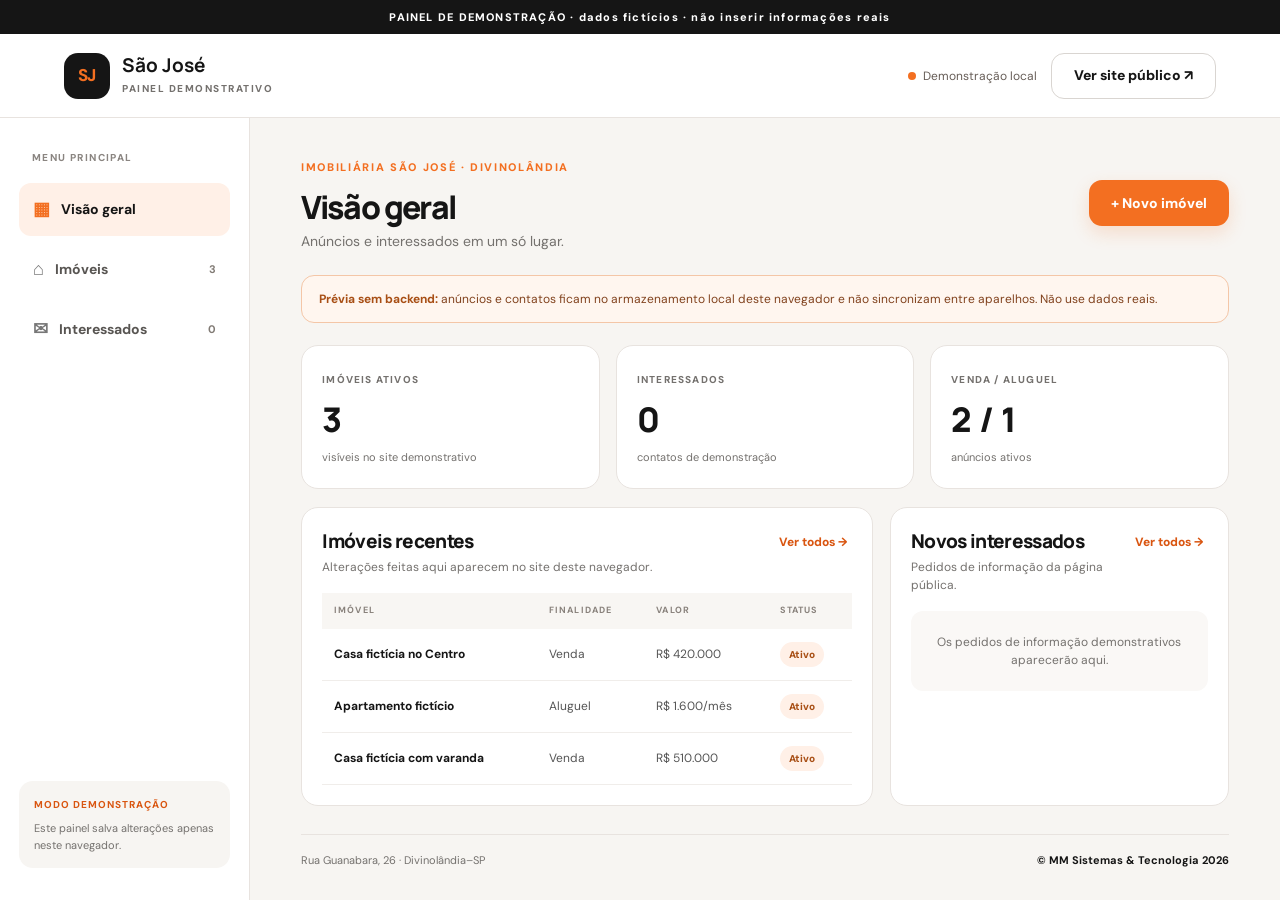
==== painel.html @ a3b5b939 "Cria demonstração da Imobiliária São José Portal público e painel demonstrativo com anúncios fictíci" ====
<!doctype html>
<html lang="pt-BR">
<head>
  <meta charset="utf-8">
  <meta name="viewport" content="width=device-width, initial-scale=1">
  <meta name="robots" content="noindex,nofollow">
  <title>Painel demonstrativo | Imobiliária São José</title>
  <link rel="stylesheet" href="styles.css">
  <script src="app.js" defer></script>
</head>
<body data-page="panel">
  <div class="demo-banner">PAINEL DE DEMONSTRAÇÃO · dados fictícios · não inserir informações reais</div>
  <header class="site-header panel-header">
    <a class="brand" href="index.html" aria-label="Imobiliária São José — voltar ao site">
      <span class="brand-mark">SJ</span><span><strong>São José</strong><small>PAINEL DEMONSTRATIVO</small></span>
    </a>
    <div class="panel-header-actions"><span class="online-dot">Demonstração local</span><a class="button button-outline" href="index.html">Ver site público ↗</a></div>
  </header>

  <main class="panel-layout">
    <aside class="sidebar">
      <span class="sidebar-label">MENU PRINCIPAL</span>
      <button class="sidebar-link active" data-view="overview"><span>▦</span> Visão geral</button>
      <button class="sidebar-link" data-view="properties"><span>⌂</span> Imóveis <b id="sidebar-property-count">0</b></button>
      <button class="sidebar-link" data-view="leads"><span>✉</span> Interessados <b id="sidebar-lead-count">0</b></button>
      <div class="sidebar-note"><strong>MODO DEMONSTRAÇÃO</strong><p>Este painel salva alterações apenas neste navegador.</p></div>
    </aside>

    <section class="panel-main">
      <div class="panel-title-row"><div><span class="eyebrow">IMOBILIÁRIA SÃO JOSÉ · DIVINOLÂNDIA</span><h1 id="panel-title">Visão geral</h1><p id="panel-subtitle">Anúncios e interessados em um só lugar.</p></div><button class="button button-orange" id="add-property-button">+ Novo imóvel</button></div>

      <div class="demo-warning"><strong>Prévia sem backend:</strong> anúncios e contatos ficam no armazenamento local deste navegador e não sincronizam entre aparelhos. Não use dados reais.</div>

      <section class="panel-view" id="view-overview">
        <div class="stat-grid">
          <article class="stat-card"><span>IMÓVEIS ATIVOS</span><strong id="stat-active">0</strong><small>visíveis no site demonstrativo</small></article>
          <article class="stat-card"><span>INTERESSADOS</span><strong id="stat-leads">0</strong><small>contatos de demonstração</small></article>
          <article class="stat-card"><span>VENDA / ALUGUEL</span><strong id="stat-deals">0 / 0</strong><small>anúncios ativos</small></article>
        </div>
        <div class="dashboard-grid">
          <article class="panel-card"><div class="card-heading"><div><h2>Imóveis recentes</h2><p>Alterações feitas aqui aparecem no site deste navegador.</p></div><button class="text-button" data-open-view="properties">Ver todos →</button></div><div class="table-wrap"><table><thead><tr><th>IMÓVEL</th><th>FINALIDADE</th><th>VALOR</th><th>STATUS</th></tr></thead><tbody id="overview-properties"></tbody></table></div></article>
          <article class="panel-card leads-preview"><div class="card-heading"><div><h2>Novos interessados</h2><p>Pedidos de informação da página pública.</p></div><button class="text-button" data-open-view="leads">Ver todos →</button></div><div id="overview-leads" class="lead-list"></div></article>
        </div>
      </section>

      <section class="panel-view" id="view-properties" hidden>
        <article class="panel-card"><div class="card-heading"><div><h2>Gerenciar imóveis</h2><p>Cadastre, edite, pause ou reative os anúncios demonstrativos.</p></div><button class="button button-orange" id="add-property-button-2">+ Novo imóvel</button></div><div class="table-wrap"><table><thead><tr><th>IMÓVEL</th><th>TIPO</th><th>FINALIDADE</th><th>VALOR</th><th>STATUS</th><th>AÇÕES</th></tr></thead><tbody id="properties-table"></tbody></table></div></article>
      </section>

      <section class="panel-view" id="view-leads" hidden>
        <article class="panel-card"><div class="card-heading"><div><h2>Interessados</h2><p>Os formulários enviados no site aparecem nesta lista, neste navegador.</p></div></div><div id="leads-table" class="leads-table"></div></article>
      </section>

      <footer class="panel-footer"><span>Rua Guanabara, 26 · Divinolândia–SP</span><strong>© MM Sistemas &amp; Tecnologia 2026</strong></footer>
    </section>
  </main>

  <dialog id="property-dialog" class="modal">
    <form id="property-form" class="modal-card">
      <button class="modal-close" type="button" data-close-dialog aria-label="Fechar">×</button>
      <span class="eyebrow">CADASTRO DEMONSTRATIVO</span><h2 id="property-dialog-title">Novo imóvel</h2>
      <input type="hidden" name="id">
      <label>Nome do anúncio<input name="title" required maxlength="80" placeholder="Ex.: Casa com quintal"></label>
      <div class="form-row"><label>Tipo<select name="kind"><option>Casa</option><option>Apartamento</option></select></label><label>Finalidade<select name="deal"><option>Venda</option><option>Aluguel</option></select></label></div>
      <div class="form-row"><label>Valor<input name="price" required maxlength="24" placeholder="Ex.: R$ 350.000"></label><label>Quartos<input name="rooms" type="number" min="0" max="20" value="2"></label></div>
      <div class="form-row"><label>Área (m²)<input name="area" type="number" min="0" max="50000" value="80"></label><label>Bairro<input name="neighborhood" maxlength="60" placeholder="Centro"></label></div>
      <label>Foto demonstrativa<select name="photo"><option value="casa-ficticia.webp">Casa fictícia</option><option value="apartamento-ficticio.webp">Apartamento fictício</option></select></label>
      <p class="form-warning">Não cadastre imóveis nem preços reais nesta demonstração.</p>
      <button class="button button-orange full-button" type="submit">Salvar imóvel</button>
    </form>
  </dialog>
</body>
</html>
---- styles.css ----
@import url('https://fonts.googleapis.com/css2?family=DM+Sans:wght@400;500;600;700;800&family=Manrope:wght@400;500;600;700;800&display=swap');
:root{--black:#151515;--ink:#242424;--muted:#74716e;--orange:#f36f21;--orange-dark:#d95510;--orange-soft:#fff0e7;--paper:#f7f5f2;--white:#fff;--line:#e8e3df;--shadow:0 16px 44px rgba(25,20,16,.08);--radius:20px}*{box-sizing:border-box}html{scroll-behavior:smooth}body{margin:0;background:var(--paper);color:var(--ink);font-family:'DM Sans',Arial,sans-serif;font-size:16px;line-height:1.5}a{color:inherit;text-decoration:none}button,input,select,textarea{font:inherit}button{cursor:pointer}.demo-banner{height:34px;background:var(--black);color:#fff;text-align:center;font-size:11px;font-weight:800;letter-spacing:.11em;display:flex;align-items:center;justify-content:center;padding:0 15px}.site-header{height:84px;padding:0 max(5vw,24px);background:#fff;display:flex;align-items:center;justify-content:space-between;border-bottom:1px solid var(--line);position:relative;z-index:2}.brand{display:flex;align-items:center;gap:12px;min-width:205px}.brand-mark{width:46px;height:46px;border-radius:14px;background:var(--black);color:var(--orange);display:grid;place-items:center;font-weight:800;font-size:17px;letter-spacing:-.04em}.brand strong,.brand small{display:block}.brand strong{font-family:Manrope,sans-serif;font-size:19px;line-height:1.15;color:var(--black)}.brand small{font-size:10px;font-weight:800;letter-spacing:.15em;color:var(--muted);margin-top:4px}.main-nav{display:flex;gap:36px;align-items:center}.main-nav a{font-size:14px;font-weight:700;color:#4b4947}.main-nav a:hover,.footer-admin:hover{color:var(--orange)}.button{min-height:46px;padding:0 22px;border:0;border-radius:13px;display:inline-flex;align-items:center;justify-content:center;gap:10px;font-weight:800;font-size:14px;transition:.18s ease}.button:hover{transform:translateY(-1px);filter:brightness(.97)}.button-orange{background:var(--orange);color:#fff;box-shadow:0 7px 18px rgba(243,111,33,.18)}.button-orange:hover{background:var(--orange-dark)}.button-dark{background:var(--black);color:#fff}.button-outline{border:1px solid #d9d5d1;background:#fff;color:var(--black)}.hero{min-height:460px;background:var(--black);color:white;padding:64px max(6vw,30px) 88px;display:grid;grid-template-columns:1fr .9fr;gap:45px;align-items:center;position:relative;overflow:hidden}.hero-copy{max-width:630px;position:relative;z-index:1}.eyebrow{display:inline-flex;align-items:center;gap:8px;color:var(--orange);font-weight:800;font-size:11px;letter-spacing:.15em}.eyebrow i{width:8px;height:8px;border-radius:50%;background:var(--orange);display:inline-block}.hero h1{font-family:Manrope,sans-serif;font-size:clamp(40px,5vw,66px);letter-spacing:-.06em;line-height:1.04;margin:20px 0 18px;font-weight:800}.hero h1 span{color:var(--orange)}.hero-copy>p{font-size:17px;color:#c3c0bd;max-width:480px}.hero-actions{display:flex;align-items:center;gap:20px;margin-top:28px}.hero-note{font-size:13px;color:#b4b1ad}.hero-photo-wrap{position:relative;max-width:520px;margin-left:auto;width:100%;height:315px;border-radius:24px;overflow:hidden;border:1px solid rgba(255,255,255,.18);box-shadow:0 22px 50px rgba(0,0,0,.25)}.hero-photo{width:100%;height:100%;object-fit:cover;display:block}.photo-stamp{position:absolute;right:18px;bottom:18px;background:var(--orange);color:#fff;border-radius:12px;padding:8px 12px;display:flex;flex-direction:column;line-height:1.15;font-size:9px;letter-spacing:.1em;font-weight:700}.photo-stamp strong{font-size:11px}.hero-orb{position:absolute;width:370px;height:370px;border:1px solid rgba(243,111,33,.22);border-radius:50%;left:-215px;bottom:-265px}.search-wrap{padding:0 max(5vw,24px);position:relative;margin-top:-42px;z-index:1}.search-panel{max-width:1280px;margin:auto;background:#fff;border-radius:18px;padding:18px;display:grid;grid-template-columns:1fr 1fr 1.1fr 160px;gap:12px;box-shadow:var(--shadow);border:1px solid rgba(30,25,20,.04)}.search-panel label,.modal-card label{display:flex;flex-direction:column;gap:7px;font-size:10px;font-weight:800;color:var(--muted);letter-spacing:.11em}.search-panel label{padding:7px 16px;border-right:1px solid var(--line)}.search-panel label:last-of-type{border:0}.search-panel input,.search-panel select,.modal-card input,.modal-card select,.modal-card textarea{width:100%;min-height:42px;border:0;background:transparent;color:var(--black);font-size:15px;font-weight:700;outline:none;letter-spacing:0}.search-panel select{appearance:auto}.search-button{align-self:center;height:50px}.section{max-width:1280px;margin:0 auto;padding:76px 24px}.section-heading{display:flex;align-items:end;justify-content:space-between;gap:20px;margin-bottom:27px}.section-heading h2,.about-strip h2{font-family:Manrope,sans-serif;font-size:34px;letter-spacing:-.045em;margin:8px 0 4px;color:var(--black)}.section-heading p,.about-strip p{margin:0;color:var(--muted);font-size:15px}.demo-pill{color:#a94915;background:var(--orange-soft);padding:9px 13px;border-radius:999px;font-size:10px;font-weight:800;letter-spacing:.1em}.property-grid{display:grid;grid-template-columns:repeat(3,minmax(0,1fr));gap:22px}.property-card{background:#fff;border:1px solid var(--line);border-radius:18px;overflow:hidden;box-shadow:0 7px 22px rgba(25,20,16,.04);transition:.2s ease}.property-card:hover{transform:translateY(-4px);box-shadow:var(--shadow)}.property-image-wrap{height:220px;position:relative;overflow:hidden;background:#ddd}.property-image{width:100%;height:100%;object-fit:cover;display:block;transition:transform .3s}.property-card:hover .property-image{transform:scale(1.025)}.listing-tag{position:absolute;top:14px;left:14px;background:var(--orange);color:#fff;border-radius:8px;padding:7px 10px;font-size:9px;letter-spacing:.08em;font-weight:800}.property-body{padding:19px 20px 20px}.property-meta{color:var(--muted);font-size:11px;font-weight:800;letter-spacing:.1em;text-transform:uppercase}.property-body h3{font-family:Manrope,sans-serif;color:var(--black);font-size:19px;letter-spacing:-.03em;margin:7px 0}.property-location{font-size:13px;color:var(--muted);margin:0 0 16px}.property-features{display:flex;gap:16px;color:#625f5b;font-size:12px;border-bottom:1px solid var(--line);padding-bottom:15px}.property-bottom{display:flex;justify-content:space-between;align-items:center;padding-top:15px;gap:10px}.property-price{font-family:Manrope,sans-serif;font-size:20px;font-weight:800;color:var(--black)}.property-price small{font:600 11px 'DM Sans',sans-serif;color:var(--muted)}.property-contact{padding:10px 13px;min-height:39px;font-size:12px}.empty-state{padding:38px;text-align:center;color:var(--muted);background:#fff;border:1px dashed var(--line);border-radius:16px}.about-strip{max-width:1232px;margin:0 auto 76px;padding:34px;background:#fff;border:1px solid var(--line);border-radius:22px;display:grid;grid-template-columns:64px 1fr auto;gap:22px;align-items:center}.about-icon{width:60px;height:60px;border-radius:18px;background:var(--black);color:var(--orange);font-weight:800;display:grid;place-items:center;font-size:18px}.about-strip h2{font-size:24px;margin:4px 0}.about-strip p{font-size:14px}.site-footer{background:var(--black);color:#fff;padding:35px max(5vw,24px) 18px}.footer-top,.footer-bottom{max-width:1280px;margin:auto;display:flex;justify-content:space-between;align-items:center;gap:18px}.footer-brand strong{color:#fff}.footer-brand small{color:#b7b3af}.footer-top p{color:#c1bdb9;font-size:13px;margin:12px 0 0}.footer-admin{font-size:13px;font-weight:700;color:#eee}.footer-bottom{border-top:1px solid #383634;margin-top:27px;padding-top:16px;font-size:11px;color:#bcb8b4}.footer-bottom strong{color:#fff;font-weight:700}.modal{border:0;padding:0;background:transparent;width:min(94vw,500px);max-width:none;overflow:visible}.modal::backdrop{background:rgba(0,0,0,.62);backdrop-filter:blur(3px)}.modal-card{background:#fff;border-radius:22px;padding:34px;position:relative;box-shadow:0 24px 70px rgba(0,0,0,.24);display:flex;flex-direction:column;gap:16px}.modal-card h2{font:800 30px Manrope,sans-serif;letter-spacing:-.05em;margin:0;color:var(--black)}.modal-intro{font-size:14px;color:var(--muted);margin:-10px 0 4px}.modal-card label{font-size:11px;letter-spacing:.02em;color:#555}.modal-card input,.modal-card select,.modal-card textarea{border:1px solid var(--line);border-radius:11px;padding:11px 12px;font-size:14px;font-weight:500;resize:vertical}.modal-card input:focus,.modal-card select:focus,.modal-card textarea:focus{border-color:var(--orange);box-shadow:0 0 0 3px var(--orange-soft)}.modal-close{position:absolute;right:17px;top:14px;border:0;background:transparent;color:#777;font-size:28px}.form-warning{font-size:11px;color:#92502b;background:#fff4eb;border-radius:9px;padding:10px;margin:0}.full-button{width:100%}.success-message{padding:12px 14px;margin:12px 0;background:#fff0e7;border:1px solid #ffc69e;border-radius:12px;color:#803b11;font-weight:700}.panel-header{border-bottom:1px solid var(--line)}.panel-header-actions{display:flex;gap:14px;align-items:center}.online-dot{font-size:12px;color:#665d57}.online-dot:before{content:'';width:8px;height:8px;display:inline-block;background:var(--orange);border-radius:50%;margin-right:7px}.panel-layout{max-width:1500px;margin:auto;min-height:calc(100vh - 118px);display:grid;grid-template-columns:250px 1fr}.sidebar{padding:32px 19px;border-right:1px solid var(--line);background:#fff;display:flex;flex-direction:column;gap:7px}.sidebar-label{font-size:10px;font-weight:800;letter-spacing:.14em;color:#8a8581;padding:0 13px 11px}.sidebar-link{border:0;background:transparent;text-align:left;padding:13px 14px;border-radius:12px;font-weight:700;color:#585552;font-size:14px;display:flex;align-items:center;gap:11px}.sidebar-link span{font-size:18px;color:#777}.sidebar-link b{margin-left:auto;font-size:11px;color:#807a74}.sidebar-link.active{background:var(--orange-soft);color:var(--black)}.sidebar-link.active span{color:var(--orange)}.sidebar-note{margin-top:auto;background:#f7f5f2;padding:15px;border-radius:14px;font-size:11px;color:var(--muted)}.sidebar-note strong{color:var(--orange-dark);font-size:10px;letter-spacing:.1em}.sidebar-note p{margin:8px 0 0}.panel-main{padding:36px clamp(20px,4vw,58px) 25px;min-width:0}.panel-title-row{display:flex;justify-content:space-between;align-items:center;gap:20px;margin-bottom:23px}.panel-title-row h1{font:800 32px Manrope,sans-serif;letter-spacing:-.05em;color:var(--black);margin:7px 0 2px}.panel-title-row p{color:var(--muted);margin:0;font-size:14px}.demo-warning{border:1px solid #f4c6a7;background:#fff6ef;padding:14px 17px;border-radius:13px;color:#81421d;font-size:12px;margin-bottom:22px}.demo-warning strong{color:#a84f15}.panel-view[hidden]{display:none}.stat-grid{display:grid;grid-template-columns:repeat(3,minmax(0,1fr));gap:16px;margin-bottom:18px}.stat-card,.panel-card{background:#fff;border:1px solid var(--line);border-radius:17px}.stat-card{padding:20px}.stat-card span{font-size:10px;font-weight:800;letter-spacing:.12em;color:var(--muted)}.stat-card strong{display:block;font:800 34px Manrope,sans-serif;color:var(--black);margin:6px 0 2px}.stat-card small{font-size:11px;color:var(--muted)}.dashboard-grid{display:grid;grid-template-columns:1.35fr .8fr;gap:17px}.panel-card{padding:20px;min-width:0}.card-heading{display:flex;justify-content:space-between;align-items:flex-start;gap:15px;margin-bottom:17px}.card-heading h2{font:800 19px Manrope,sans-serif;letter-spacing:-.035em;color:var(--black);margin:0}.card-heading p{font-size:12px;color:var(--muted);margin:4px 0 0}.text-button{border:0;background:none;color:var(--orange-dark);font-size:12px;font-weight:800;white-space:nowrap;padding:5px}.table-wrap{overflow-x:auto}table{border-collapse:collapse;width:100%;min-width:520px;text-align:left}th{font-size:9px;letter-spacing:.12em;color:#88817b;background:#f8f6f3;padding:11px 12px}td{padding:13px 12px;border-bottom:1px solid #f0edea;font-size:12px;color:#555}td strong{color:var(--black)}.status-pill{display:inline-flex;padding:5px 9px;border-radius:999px;background:var(--orange-soft);color:#a84f15;font-size:10px;font-weight:800}.status-pill.paused{background:#f0eeeb;color:#716b66}.row-actions{display:flex;gap:9px;white-space:nowrap}.row-actions button{border:0;background:transparent;color:var(--orange-dark);font-size:11px;font-weight:800;padding:2px}.lead-list{display:flex;flex-direction:column;gap:11px}.lead-item{padding:12px;background:#faf8f6;border:1px solid #f0ece8;border-radius:12px}.lead-item strong{display:block;font-size:13px;color:var(--black)}.lead-item small{display:block;color:var(--muted);font-size:11px;margin-top:4px}.lead-empty{padding:22px 14px;text-align:center;color:var(--muted);background:#faf8f6;border-radius:12px;font-size:12px}.leads-table{display:grid;gap:12px}.lead-card{display:grid;grid-template-columns:1.2fr 1fr 1.4fr auto;gap:14px;align-items:center;padding:16px;border:1px solid var(--line);border-radius:13px}.lead-card strong{font-size:13px}.lead-card small{display:block;color:var(--muted);font-size:11px;margin-top:3px}.lead-card p{font-size:12px;color:#615c57;margin:0}.lead-card select{border:1px solid var(--line);border-radius:9px;padding:8px;font-size:11px}.panel-footer{margin-top:28px;padding-top:17px;border-top:1px solid var(--line);display:flex;justify-content:space-between;gap:15px;font-size:11px;color:var(--muted)}.panel-footer strong{color:var(--black)}.form-row{display:grid;grid-template-columns:1fr 1fr;gap:13px}
@media(max-width:920px){.hero{grid-template-columns:1fr .8fr;padding-left:30px;padding-right:30px}.hero-photo-wrap{height:260px}.search-panel{grid-template-columns:1fr 1fr}.search-panel label:nth-child(2){border-right:0}.search-panel label:nth-child(3){border-top:1px solid var(--line);padding-top:14px}.search-button{width:100%}.property-grid{grid-template-columns:repeat(2,minmax(0,1fr))}.dashboard-grid{grid-template-columns:1fr}.panel-layout{grid-template-columns:205px 1fr}.lead-card{grid-template-columns:1fr 1fr}.lead-card p{grid-column:1/-1}}
@media(max-width:650px){.demo-banner{font-size:9px;letter-spacing:.07em}.site-header{height:72px;padding:0 17px}.brand{min-width:unset}.brand-mark{width:40px;height:40px;border-radius:12px}.brand strong{font-size:17px}.brand small{font-size:9px}.main-nav{display:none}.header-cta{min-height:40px;padding:0 14px;font-size:12px}.hero{display:block;padding:52px 22px 78px;min-height:unset}.hero h1{font-size:43px}.hero-copy>p{font-size:15px}.hero-photo-wrap{height:205px;margin:30px 0 0;max-width:none}.search-wrap{padding:0 15px;margin-top:-40px}.search-panel{grid-template-columns:1fr 1fr;padding:11px;gap:5px}.search-panel label{padding:8px 9px;font-size:9px}.search-panel input,.search-panel select{font-size:12px}.search-button{grid-column:1/-1;height:45px}.section{padding:56px 17px}.section-heading{align-items:flex-start;flex-direction:column}.section-heading h2{font-size:29px}.property-grid{grid-template-columns:1fr;gap:16px}.property-image-wrap{height:210px}.about-strip{margin:0 16px 45px;padding:23px;grid-template-columns:48px 1fr}.about-icon{width:46px;height:46px}.about-strip h2{font-size:20px}.about-strip .button{grid-column:1/-1}.footer-top,.footer-bottom{align-items:flex-start;flex-direction:column}.footer-admin{margin-top:5px}.modal-card{padding:29px 22px}.panel-header-actions .online-dot{display:none}.panel-header-actions .button{font-size:11px;min-height:39px;padding:0 12px}.panel-layout{display:block}.sidebar{padding:10px 12px;border-right:0;border-bottom:1px solid var(--line);display:grid;grid-template-columns:repeat(3,1fr);gap:5px}.sidebar-label,.sidebar-note{display:none}.sidebar-link{justify-content:center;flex-direction:column;gap:3px;padding:8px 4px;font-size:10px}.sidebar-link span{font-size:16px}.sidebar-link b{display:none}.panel-main{padding:24px 14px}.panel-title-row{align-items:flex-start}.panel-title-row h1{font-size:25px}.panel-title-row p{font-size:12px}.panel-title-row>.button{font-size:11px;padding:0 11px;white-space:nowrap}.stat-grid{grid-template-columns:1fr 1fr;gap:9px}.stat-card{padding:14px}.stat-card:last-child{grid-column:1/-1}.stat-card strong{font-size:28px}.panel-card{padding:15px}.lead-card{grid-template-columns:1fr;gap:8px}.lead-card p{grid-column:auto}.panel-footer{flex-direction:column}.form-row{grid-template-columns:1fr}.table-wrap table{min-width:650px}}.sr-only{position:absolute;width:1px;height:1px;padding:0;margin:-1px;overflow:hidden;clip:rect(0,0,0,0);white-space:nowrap;border:0}
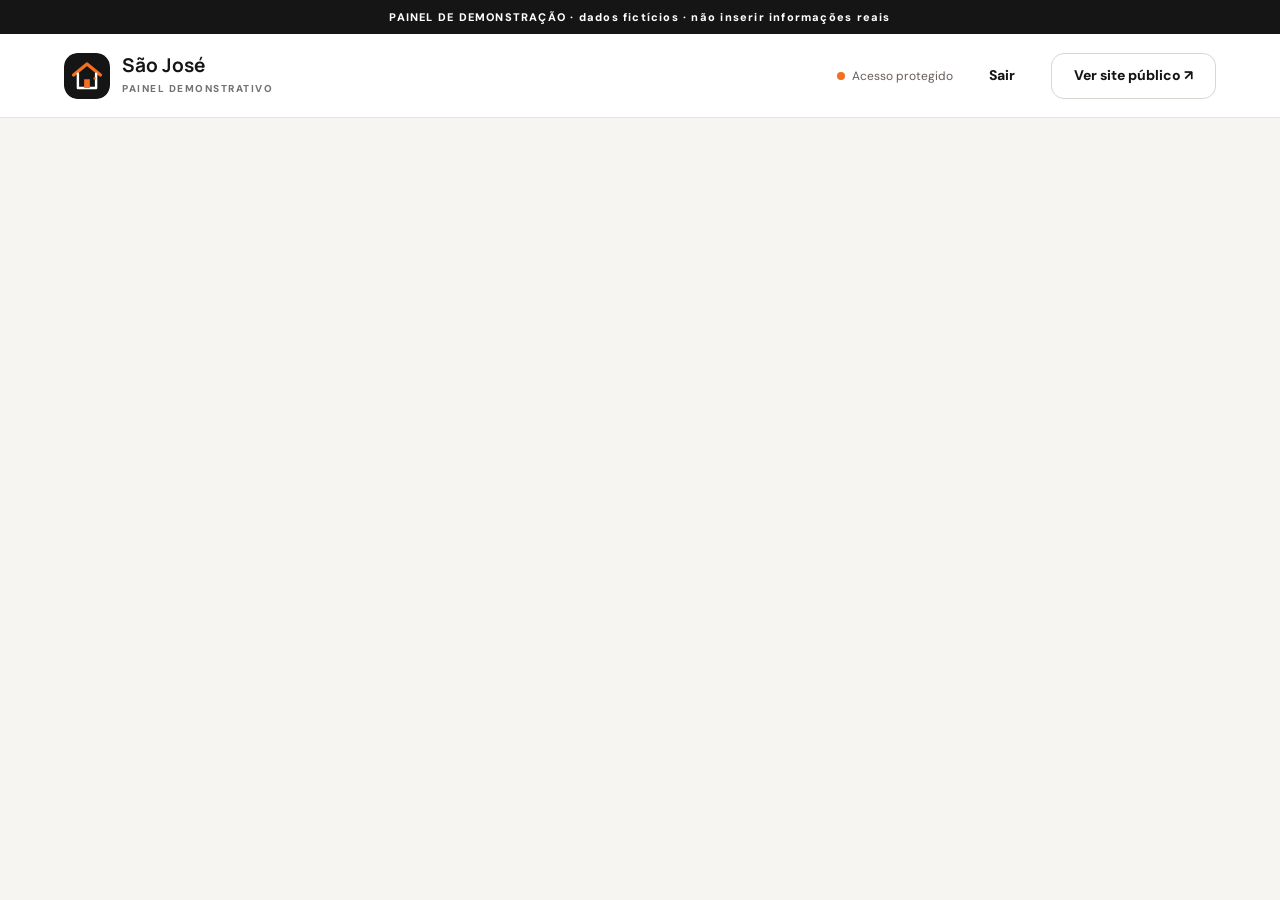
==== commit e0f970e0: "Publish Supabase-connected Imobiliaria Sao Jose demo Update public site and protected management pan" ====
--- a/painel.html
+++ b/painel.html
@@ -12,24 +12,45 @@
   <div class="demo-banner">PAINEL DE DEMONSTRAÇÃO · dados fictícios · não inserir informações reais</div>
   <header class="site-header panel-header">
     <a class="brand" href="index.html" aria-label="Imobiliária São José — voltar ao site">
-      <span class="brand-mark">SJ</span><span><strong>São José</strong><small>PAINEL DEMONSTRATIVO</small></span>
+      <img class="brand-logo" src="logo-sao-jose.svg" alt=""><span><strong>São José</strong><small>PAINEL DEMONSTRATIVO</small></span>
     </a>
-    <div class="panel-header-actions"><span class="online-dot">Demonstração local</span><a class="button button-outline" href="index.html">Ver site público ↗</a></div>
+    <div class="panel-header-actions"><span class="online-dot" id="header-login-status">Acesso protegido</span><button class="button button-outline" id="logout-button" type="button" hidden>Sair</button><a class="button button-outline" href="index.html">Ver site público ↗</a></div>
   </header>
 
-  <main class="panel-layout">
+  <main id="login-gate" class="login-gate" hidden>
+    <form id="login-form" class="login-card">
+      <img class="brand-logo" src="logo-sao-jose.svg" alt="">
+      <span class="eyebrow">ACESSO RESTRITO</span><h1>Painel da equipe</h1>
+      <p>Entre com a conta autorizada da imobiliária para gerenciar anúncios e interessados.</p>
+      <label>E-mail<input type="email" name="email" required autocomplete="username" placeholder="seu@email.com"></label>
+      <label>Senha<input type="password" name="password" required autocomplete="current-password" placeholder="Sua senha"></label>
+      <p id="login-error" class="form-error" hidden></p>
+      <button class="button button-orange full-button" type="submit">Entrar</button>
+      <small>Cadastro público desativado. O acesso é liberado individualmente pelo administrador.</small>
+    </form>
+    <form id="password-setup-form" class="login-card" hidden>
+      <img class="brand-logo" src="logo-sao-jose.svg" alt="">
+      <span class="eyebrow">PRIMEIRO ACESSO</span><h1>Crie sua senha</h1>
+      <p>Defina uma senha para acessar o painel protegido.</p>
+      <label>Nova senha<input type="password" name="new_password" required minlength="12" autocomplete="new-password" placeholder="Pelo menos 12 caracteres"></label>
+      <label>Confirme a senha<input type="password" name="confirm_password" required minlength="12" autocomplete="new-password" placeholder="Digite novamente"></label>
+      <p id="password-setup-error" class="form-error" hidden></p>
+      <button class="button button-orange full-button" type="submit">Salvar senha e entrar</button>
+    </form>
+  </main>
+  <main class="panel-layout" hidden>
     <aside class="sidebar">
       <span class="sidebar-label">MENU PRINCIPAL</span>
       <button class="sidebar-link active" data-view="overview"><span>▦</span> Visão geral</button>
       <button class="sidebar-link" data-view="properties"><span>⌂</span> Imóveis <b id="sidebar-property-count">0</b></button>
       <button class="sidebar-link" data-view="leads"><span>✉</span> Interessados <b id="sidebar-lead-count">0</b></button>
-      <div class="sidebar-note"><strong>MODO DEMONSTRAÇÃO</strong><p>Este painel salva alterações apenas neste navegador.</p></div>
+      <div class="sidebar-note"><strong>MODO DEMONSTRAÇÃO</strong><p>Após entrar, anúncios e contatos sincronizam pelo banco online.</p></div>
     </aside>
 
     <section class="panel-main">
       <div class="panel-title-row"><div><span class="eyebrow">IMOBILIÁRIA SÃO JOSÉ · DIVINOLÂNDIA</span><h1 id="panel-title">Visão geral</h1><p id="panel-subtitle">Anúncios e interessados em um só lugar.</p></div><button class="button button-orange" id="add-property-button">+ Novo imóvel</button></div>
 
-      <div class="demo-warning"><strong>Prévia sem backend:</strong> anúncios e contatos ficam no armazenamento local deste navegador e não sincronizam entre aparelhos. Não use dados reais.</div>
+      <div id="panel-error" class="form-error panel-error" hidden></div><div class="demo-warning"><strong>Banco online demonstrativo:</strong> anúncios e interessados sincronizam entre aparelhos. Os registros são fictícios; não use para operação comercial.</div>
 
       <section class="panel-view" id="view-overview">
         <div class="stat-grid">
@@ -38,7 +59,7 @@
           <article class="stat-card"><span>VENDA / ALUGUEL</span><strong id="stat-deals">0 / 0</strong><small>anúncios ativos</small></article>
         </div>
         <div class="dashboard-grid">
-          <article class="panel-card"><div class="card-heading"><div><h2>Imóveis recentes</h2><p>Alterações feitas aqui aparecem no site deste navegador.</p></div><button class="text-button" data-open-view="properties">Ver todos →</button></div><div class="table-wrap"><table><thead><tr><th>IMÓVEL</th><th>FINALIDADE</th><th>VALOR</th><th>STATUS</th></tr></thead><tbody id="overview-properties"></tbody></table></div></article>
+          <article class="panel-card"><div class="card-heading"><div><h2>Imóveis recentes</h2><p>Alterações sincronizadas com o site público.</p></div><button class="text-button" data-open-view="properties">Ver todos →</button></div><div class="table-wrap"><table><thead><tr><th>IMÓVEL</th><th>FINALIDADE</th><th>VALOR</th><th>STATUS</th></tr></thead><tbody id="overview-properties"></tbody></table></div></article>
           <article class="panel-card leads-preview"><div class="card-heading"><div><h2>Novos interessados</h2><p>Pedidos de informação da página pública.</p></div><button class="text-button" data-open-view="leads">Ver todos →</button></div><div id="overview-leads" class="lead-list"></div></article>
         </div>
       </section>
@@ -48,10 +69,10 @@
       </section>
 
       <section class="panel-view" id="view-leads" hidden>
-        <article class="panel-card"><div class="card-heading"><div><h2>Interessados</h2><p>Os formulários enviados no site aparecem nesta lista, neste navegador.</p></div></div><div id="leads-table" class="leads-table"></div></article>
+        <article class="panel-card"><div class="card-heading"><div><h2>Interessados</h2><p>Os formulários enviados no site aparecem aqui quando sincronizados.</p></div></div><div id="leads-table" class="leads-table"></div></article>
       </section>
 
-      <footer class="panel-footer"><span>Rua Guanabara, 26 · Divinolândia–SP</span><strong>© MM Sistemas &amp; Tecnologia 2026</strong></footer>
+      <footer class="panel-footer"><span>Endereço demonstrativo: Rua Guanabara, 26 · Divinolândia–SP</span><strong>© MM Sistemas &amp; Tecnologia 2026</strong></footer>
     </section>
   </main>
 
--- a/styles.css
+++ b/styles.css
@@ -1,4 +1,6 @@
 @import url('https://fonts.googleapis.com/css2?family=DM+Sans:wght@400;500;600;700;800&family=Manrope:wght@400;500;600;700;800&display=swap');
 :root{--black:#151515;--ink:#242424;--muted:#74716e;--orange:#f36f21;--orange-dark:#d95510;--orange-soft:#fff0e7;--paper:#f7f5f2;--white:#fff;--line:#e8e3df;--shadow:0 16px 44px rgba(25,20,16,.08);--radius:20px}*{box-sizing:border-box}html{scroll-behavior:smooth}body{margin:0;background:var(--paper);color:var(--ink);font-family:'DM Sans',Arial,sans-serif;font-size:16px;line-height:1.5}a{color:inherit;text-decoration:none}button,input,select,textarea{font:inherit}button{cursor:pointer}.demo-banner{height:34px;background:var(--black);color:#fff;text-align:center;font-size:11px;font-weight:800;letter-spacing:.11em;display:flex;align-items:center;justify-content:center;padding:0 15px}.site-header{height:84px;padding:0 max(5vw,24px);background:#fff;display:flex;align-items:center;justify-content:space-between;border-bottom:1px solid var(--line);position:relative;z-index:2}.brand{display:flex;align-items:center;gap:12px;min-width:205px}.brand-mark{width:46px;height:46px;border-radius:14px;background:var(--black);color:var(--orange);display:grid;place-items:center;font-weight:800;font-size:17px;letter-spacing:-.04em}.brand strong,.brand small{display:block}.brand strong{font-family:Manrope,sans-serif;font-size:19px;line-height:1.15;color:var(--black)}.brand small{font-size:10px;font-weight:800;letter-spacing:.15em;color:var(--muted);margin-top:4px}.main-nav{display:flex;gap:36px;align-items:center}.main-nav a{font-size:14px;font-weight:700;color:#4b4947}.main-nav a:hover,.footer-admin:hover{color:var(--orange)}.button{min-height:46px;padding:0 22px;border:0;border-radius:13px;display:inline-flex;align-items:center;justify-content:center;gap:10px;font-weight:800;font-size:14px;transition:.18s ease}.button:hover{transform:translateY(-1px);filter:brightness(.97)}.button-orange{background:var(--orange);color:#fff;box-shadow:0 7px 18px rgba(243,111,33,.18)}.button-orange:hover{background:var(--orange-dark)}.button-dark{background:var(--black);color:#fff}.button-outline{border:1px solid #d9d5d1;background:#fff;color:var(--black)}.hero{min-height:460px;background:var(--black);color:white;padding:64px max(6vw,30px) 88px;display:grid;grid-template-columns:1fr .9fr;gap:45px;align-items:center;position:relative;overflow:hidden}.hero-copy{max-width:630px;position:relative;z-index:1}.eyebrow{display:inline-flex;align-items:center;gap:8px;color:var(--orange);font-weight:800;font-size:11px;letter-spacing:.15em}.eyebrow i{width:8px;height:8px;border-radius:50%;background:var(--orange);display:inline-block}.hero h1{font-family:Manrope,sans-serif;font-size:clamp(40px,5vw,66px);letter-spacing:-.06em;line-height:1.04;margin:20px 0 18px;font-weight:800}.hero h1 span{color:var(--orange)}.hero-copy>p{font-size:17px;color:#c3c0bd;max-width:480px}.hero-actions{display:flex;align-items:center;gap:20px;margin-top:28px}.hero-note{font-size:13px;color:#b4b1ad}.hero-photo-wrap{position:relative;max-width:520px;margin-left:auto;width:100%;height:315px;border-radius:24px;overflow:hidden;border:1px solid rgba(255,255,255,.18);box-shadow:0 22px 50px rgba(0,0,0,.25)}.hero-photo{width:100%;height:100%;object-fit:cover;display:block}.photo-stamp{position:absolute;right:18px;bottom:18px;background:var(--orange);color:#fff;border-radius:12px;padding:8px 12px;display:flex;flex-direction:column;line-height:1.15;font-size:9px;letter-spacing:.1em;font-weight:700}.photo-stamp strong{font-size:11px}.hero-orb{position:absolute;width:370px;height:370px;border:1px solid rgba(243,111,33,.22);border-radius:50%;left:-215px;bottom:-265px}.search-wrap{padding:0 max(5vw,24px);position:relative;margin-top:-42px;z-index:1}.search-panel{max-width:1280px;margin:auto;background:#fff;border-radius:18px;padding:18px;display:grid;grid-template-columns:1fr 1fr 1.1fr 160px;gap:12px;box-shadow:var(--shadow);border:1px solid rgba(30,25,20,.04)}.search-panel label,.modal-card label{display:flex;flex-direction:column;gap:7px;font-size:10px;font-weight:800;color:var(--muted);letter-spacing:.11em}.search-panel label{padding:7px 16px;border-right:1px solid var(--line)}.search-panel label:last-of-type{border:0}.search-panel input,.search-panel select,.modal-card input,.modal-card select,.modal-card textarea{width:100%;min-height:42px;border:0;background:transparent;color:var(--black);font-size:15px;font-weight:700;outline:none;letter-spacing:0}.search-panel select{appearance:auto}.search-button{align-self:center;height:50px}.section{max-width:1280px;margin:0 auto;padding:76px 24px}.section-heading{display:flex;align-items:end;justify-content:space-between;gap:20px;margin-bottom:27px}.section-heading h2,.about-strip h2{font-family:Manrope,sans-serif;font-size:34px;letter-spacing:-.045em;margin:8px 0 4px;color:var(--black)}.section-heading p,.about-strip p{margin:0;color:var(--muted);font-size:15px}.demo-pill{color:#a94915;background:var(--orange-soft);padding:9px 13px;border-radius:999px;font-size:10px;font-weight:800;letter-spacing:.1em}.property-grid{display:grid;grid-template-columns:repeat(3,minmax(0,1fr));gap:22px}.property-card{background:#fff;border:1px solid var(--line);border-radius:18px;overflow:hidden;box-shadow:0 7px 22px rgba(25,20,16,.04);transition:.2s ease}.property-card:hover{transform:translateY(-4px);box-shadow:var(--shadow)}.property-image-wrap{height:220px;position:relative;overflow:hidden;background:#ddd}.property-image{width:100%;height:100%;object-fit:cover;display:block;transition:transform .3s}.property-card:hover .property-image{transform:scale(1.025)}.listing-tag{position:absolute;top:14px;left:14px;background:var(--orange);color:#fff;border-radius:8px;padding:7px 10px;font-size:9px;letter-spacing:.08em;font-weight:800}.property-body{padding:19px 20px 20px}.property-meta{color:var(--muted);font-size:11px;font-weight:800;letter-spacing:.1em;text-transform:uppercase}.property-body h3{font-family:Manrope,sans-serif;color:var(--black);font-size:19px;letter-spacing:-.03em;margin:7px 0}.property-location{font-size:13px;color:var(--muted);margin:0 0 16px}.property-features{display:flex;gap:16px;color:#625f5b;font-size:12px;border-bottom:1px solid var(--line);padding-bottom:15px}.property-bottom{display:flex;justify-content:space-between;align-items:center;padding-top:15px;gap:10px}.property-price{font-family:Manrope,sans-serif;font-size:20px;font-weight:800;color:var(--black)}.property-price small{font:600 11px 'DM Sans',sans-serif;color:var(--muted)}.property-contact{padding:10px 13px;min-height:39px;font-size:12px}.empty-state{padding:38px;text-align:center;color:var(--muted);background:#fff;border:1px dashed var(--line);border-radius:16px}.about-strip{max-width:1232px;margin:0 auto 76px;padding:34px;background:#fff;border:1px solid var(--line);border-radius:22px;display:grid;grid-template-columns:64px 1fr auto;gap:22px;align-items:center}.about-icon{width:60px;height:60px;border-radius:18px;background:var(--black);color:var(--orange);font-weight:800;display:grid;place-items:center;font-size:18px}.about-strip h2{font-size:24px;margin:4px 0}.about-strip p{font-size:14px}.site-footer{background:var(--black);color:#fff;padding:35px max(5vw,24px) 18px}.footer-top,.footer-bottom{max-width:1280px;margin:auto;display:flex;justify-content:space-between;align-items:center;gap:18px}.footer-brand strong{color:#fff}.footer-brand small{color:#b7b3af}.footer-top p{color:#c1bdb9;font-size:13px;margin:12px 0 0}.footer-admin{font-size:13px;font-weight:700;color:#eee}.footer-bottom{border-top:1px solid #383634;margin-top:27px;padding-top:16px;font-size:11px;color:#bcb8b4}.footer-bottom strong{color:#fff;font-weight:700}.modal{border:0;padding:0;background:transparent;width:min(94vw,500px);max-width:none;overflow:visible}.modal::backdrop{background:rgba(0,0,0,.62);backdrop-filter:blur(3px)}.modal-card{background:#fff;border-radius:22px;padding:34px;position:relative;box-shadow:0 24px 70px rgba(0,0,0,.24);display:flex;flex-direction:column;gap:16px}.modal-card h2{font:800 30px Manrope,sans-serif;letter-spacing:-.05em;margin:0;color:var(--black)}.modal-intro{font-size:14px;color:var(--muted);margin:-10px 0 4px}.modal-card label{font-size:11px;letter-spacing:.02em;color:#555}.modal-card input,.modal-card select,.modal-card textarea{border:1px solid var(--line);border-radius:11px;padding:11px 12px;font-size:14px;font-weight:500;resize:vertical}.modal-card input:focus,.modal-card select:focus,.modal-card textarea:focus{border-color:var(--orange);box-shadow:0 0 0 3px var(--orange-soft)}.modal-close{position:absolute;right:17px;top:14px;border:0;background:transparent;color:#777;font-size:28px}.form-warning{font-size:11px;color:#92502b;background:#fff4eb;border-radius:9px;padding:10px;margin:0}.full-button{width:100%}.success-message{padding:12px 14px;margin:12px 0;background:#fff0e7;border:1px solid #ffc69e;border-radius:12px;color:#803b11;font-weight:700}.panel-header{border-bottom:1px solid var(--line)}.panel-header-actions{display:flex;gap:14px;align-items:center}.online-dot{font-size:12px;color:#665d57}.online-dot:before{content:'';width:8px;height:8px;display:inline-block;background:var(--orange);border-radius:50%;margin-right:7px}.panel-layout{max-width:1500px;margin:auto;min-height:calc(100vh - 118px);display:grid;grid-template-columns:250px 1fr}.sidebar{padding:32px 19px;border-right:1px solid var(--line);background:#fff;display:flex;flex-direction:column;gap:7px}.sidebar-label{font-size:10px;font-weight:800;letter-spacing:.14em;color:#8a8581;padding:0 13px 11px}.sidebar-link{border:0;background:transparent;text-align:left;padding:13px 14px;border-radius:12px;font-weight:700;color:#585552;font-size:14px;display:flex;align-items:center;gap:11px}.sidebar-link span{font-size:18px;color:#777}.sidebar-link b{margin-left:auto;font-size:11px;color:#807a74}.sidebar-link.active{background:var(--orange-soft);color:var(--black)}.sidebar-link.active span{color:var(--orange)}.sidebar-note{margin-top:auto;background:#f7f5f2;padding:15px;border-radius:14px;font-size:11px;color:var(--muted)}.sidebar-note strong{color:var(--orange-dark);font-size:10px;letter-spacing:.1em}.sidebar-note p{margin:8px 0 0}.panel-main{padding:36px clamp(20px,4vw,58px) 25px;min-width:0}.panel-title-row{display:flex;justify-content:space-between;align-items:center;gap:20px;margin-bottom:23px}.panel-title-row h1{font:800 32px Manrope,sans-serif;letter-spacing:-.05em;color:var(--black);margin:7px 0 2px}.panel-title-row p{color:var(--muted);margin:0;font-size:14px}.demo-warning{border:1px solid #f4c6a7;background:#fff6ef;padding:14px 17px;border-radius:13px;color:#81421d;font-size:12px;margin-bottom:22px}.demo-warning strong{color:#a84f15}.panel-view[hidden]{display:none}.stat-grid{display:grid;grid-template-columns:repeat(3,minmax(0,1fr));gap:16px;margin-bottom:18px}.stat-card,.panel-card{background:#fff;border:1px solid var(--line);border-radius:17px}.stat-card{padding:20px}.stat-card span{font-size:10px;font-weight:800;letter-spacing:.12em;color:var(--muted)}.stat-card strong{display:block;font:800 34px Manrope,sans-serif;color:var(--black);margin:6px 0 2px}.stat-card small{font-size:11px;color:var(--muted)}.dashboard-grid{display:grid;grid-template-columns:1.35fr .8fr;gap:17px}.panel-card{padding:20px;min-width:0}.card-heading{display:flex;justify-content:space-between;align-items:flex-start;gap:15px;margin-bottom:17px}.card-heading h2{font:800 19px Manrope,sans-serif;letter-spacing:-.035em;color:var(--black);margin:0}.card-heading p{font-size:12px;color:var(--muted);margin:4px 0 0}.text-button{border:0;background:none;color:var(--orange-dark);font-size:12px;font-weight:800;white-space:nowrap;padding:5px}.table-wrap{overflow-x:auto}table{border-collapse:collapse;width:100%;min-width:520px;text-align:left}th{font-size:9px;letter-spacing:.12em;color:#88817b;background:#f8f6f3;padding:11px 12px}td{padding:13px 12px;border-bottom:1px solid #f0edea;font-size:12px;color:#555}td strong{color:var(--black)}.status-pill{display:inline-flex;padding:5px 9px;border-radius:999px;background:var(--orange-soft);color:#a84f15;font-size:10px;font-weight:800}.status-pill.paused{background:#f0eeeb;color:#716b66}.row-actions{display:flex;gap:9px;white-space:nowrap}.row-actions button{border:0;background:transparent;color:var(--orange-dark);font-size:11px;font-weight:800;padding:2px}.lead-list{display:flex;flex-direction:column;gap:11px}.lead-item{padding:12px;background:#faf8f6;border:1px solid #f0ece8;border-radius:12px}.lead-item strong{display:block;font-size:13px;color:var(--black)}.lead-item small{display:block;color:var(--muted);font-size:11px;margin-top:4px}.lead-empty{padding:22px 14px;text-align:center;color:var(--muted);background:#faf8f6;border-radius:12px;font-size:12px}.leads-table{display:grid;gap:12px}.lead-card{display:grid;grid-template-columns:1.2fr 1fr 1.4fr auto;gap:14px;align-items:center;padding:16px;border:1px solid var(--line);border-radius:13px}.lead-card strong{font-size:13px}.lead-card small{display:block;color:var(--muted);font-size:11px;margin-top:3px}.lead-card p{font-size:12px;color:#615c57;margin:0}.lead-card select{border:1px solid var(--line);border-radius:9px;padding:8px;font-size:11px}.panel-footer{margin-top:28px;padding-top:17px;border-top:1px solid var(--line);display:flex;justify-content:space-between;gap:15px;font-size:11px;color:var(--muted)}.panel-footer strong{color:var(--black)}.form-row{display:grid;grid-template-columns:1fr 1fr;gap:13px}
 @media(max-width:920px){.hero{grid-template-columns:1fr .8fr;padding-left:30px;padding-right:30px}.hero-photo-wrap{height:260px}.search-panel{grid-template-columns:1fr 1fr}.search-panel label:nth-child(2){border-right:0}.search-panel label:nth-child(3){border-top:1px solid var(--line);padding-top:14px}.search-button{width:100%}.property-grid{grid-template-columns:repeat(2,minmax(0,1fr))}.dashboard-grid{grid-template-columns:1fr}.panel-layout{grid-template-columns:205px 1fr}.lead-card{grid-template-columns:1fr 1fr}.lead-card p{grid-column:1/-1}}
-@media(max-width:650px){.demo-banner{font-size:9px;letter-spacing:.07em}.site-header{height:72px;padding:0 17px}.brand{min-width:unset}.brand-mark{width:40px;height:40px;border-radius:12px}.brand strong{font-size:17px}.brand small{font-size:9px}.main-nav{display:none}.header-cta{min-height:40px;padding:0 14px;font-size:12px}.hero{display:block;padding:52px 22px 78px;min-height:unset}.hero h1{font-size:43px}.hero-copy>p{font-size:15px}.hero-photo-wrap{height:205px;margin:30px 0 0;max-width:none}.search-wrap{padding:0 15px;margin-top:-40px}.search-panel{grid-template-columns:1fr 1fr;padding:11px;gap:5px}.search-panel label{padding:8px 9px;font-size:9px}.search-panel input,.search-panel select{font-size:12px}.search-button{grid-column:1/-1;height:45px}.section{padding:56px 17px}.section-heading{align-items:flex-start;flex-direction:column}.section-heading h2{font-size:29px}.property-grid{grid-template-columns:1fr;gap:16px}.property-image-wrap{height:210px}.about-strip{margin:0 16px 45px;padding:23px;grid-template-columns:48px 1fr}.about-icon{width:46px;height:46px}.about-strip h2{font-size:20px}.about-strip .button{grid-column:1/-1}.footer-top,.footer-bottom{align-items:flex-start;flex-direction:column}.footer-admin{margin-top:5px}.modal-card{padding:29px 22px}.panel-header-actions .online-dot{display:none}.panel-header-actions .button{font-size:11px;min-height:39px;padding:0 12px}.panel-layout{display:block}.sidebar{padding:10px 12px;border-right:0;border-bottom:1px solid var(--line);display:grid;grid-template-columns:repeat(3,1fr);gap:5px}.sidebar-label,.sidebar-note{display:none}.sidebar-link{justify-content:center;flex-direction:column;gap:3px;padding:8px 4px;font-size:10px}.sidebar-link span{font-size:16px}.sidebar-link b{display:none}.panel-main{padding:24px 14px}.panel-title-row{align-items:flex-start}.panel-title-row h1{font-size:25px}.panel-title-row p{font-size:12px}.panel-title-row>.button{font-size:11px;padding:0 11px;white-space:nowrap}.stat-grid{grid-template-columns:1fr 1fr;gap:9px}.stat-card{padding:14px}.stat-card:last-child{grid-column:1/-1}.stat-card strong{font-size:28px}.panel-card{padding:15px}.lead-card{grid-template-columns:1fr;gap:8px}.lead-card p{grid-column:auto}.panel-footer{flex-direction:column}.form-row{grid-template-columns:1fr}.table-wrap table{min-width:650px}}.sr-only{position:absolute;width:1px;height:1px;padding:0;margin:-1px;overflow:hidden;clip:rect(0,0,0,0);white-space:nowrap;border:0}
+@media(max-width:650px){.demo-banner{font-size:9px;letter-spacing:.07em}.site-header{height:72px;padding:0 17px}.brand{min-width:unset}.brand-mark{width:40px;height:40px;border-radius:12px}.brand strong{font-size:17px}.brand small{font-size:9px}.main-nav{display:none}.header-cta{min-height:40px;padding:0 14px;font-size:12px}.hero{display:block;padding:52px 22px 78px;min-height:unset}.hero h1{font-size:43px}.hero-copy>p{font-size:15px}.hero-photo-wrap{height:205px;margin:30px 0 0;max-width:none}.search-wrap{padding:0 15px;margin-top:-40px}.search-panel{grid-template-columns:1fr 1fr;padding:11px;gap:5px}.search-panel label{padding:8px 9px;font-size:9px}.search-panel input,.search-panel select{font-size:12px}.search-button{grid-column:1/-1;height:45px}.section{padding:56px 17px}.section-heading{align-items:flex-start;flex-direction:column}.section-heading h2{font-size:29px}.property-grid{grid-template-columns:1fr;gap:16px}.property-image-wrap{height:210px}.about-strip{margin:0 16px 45px;padding:23px;grid-template-columns:48px 1fr}.about-icon{width:46px;height:46px}.about-strip h2{font-size:20px}.about-strip .button{grid-column:1/-1}.footer-top,.footer-bottom{align-items:flex-start;flex-direction:column}.footer-admin{margin-top:5px}.modal-card{padding:29px 22px}.panel-header-actions .online-dot{display:none}.panel-header-actions .button{font-size:11px;min-height:39px;padding:0 12px}.panel-layout{display:block}.sidebar{padding:10px 12px;border-right:0;border-bottom:1px solid var(--line);display:grid;grid-template-columns:repeat(3,1fr);gap:5px}.sidebar-label,.sidebar-note{display:none}.sidebar-link{justify-content:center;flex-direction:column;gap:3px;padding:8px 4px;font-size:10px}.sidebar-link span{font-size:16px}.sidebar-link b{display:none}.panel-main{padding:24px 14px}.panel-title-row{align-items:flex-start}.panel-title-row h1{font-size:25px}.panel-title-row p{font-size:12px}.panel-title-row>.button{font-size:11px;padding:0 11px;white-space:nowrap}.stat-grid{grid-template-columns:1fr 1fr;gap:9px}.stat-card{padding:14px}.stat-card:last-child{grid-column:1/-1}.stat-card strong{font-size:28px}.panel-card{padding:15px}.lead-card{grid-template-columns:1fr;gap:8px}.lead-card p{grid-column:auto}.panel-footer{flex-direction:column}.form-row{grid-template-columns:1fr}.table-wrap table{min-width:650px}}.sr-only{position:absolute;width:1px;height:1px;padding:0;margin:-1px;overflow:hidden;clip:rect(0,0,0,0);white-space:nowrap;border:0}.brand-logo{width:46px;height:46px;flex:0 0 46px;border-radius:14px;display:block}.office-section{max-width:1232px;margin:0 auto 76px;padding:30px;background:#fff;border:1px solid var(--line);border-radius:22px;display:grid;grid-template-columns:1.05fr .95fr;gap:38px;align-items:center}.office-photo-wrap{height:315px;position:relative;border-radius:17px;overflow:hidden;background:#ddd}.office-photo{width:100%;height:100%;object-fit:cover;display:block}.office-copy h2{font:800 31px Manrope,sans-serif;letter-spacing:-.045em;color:var(--black);margin:8px 0 12px}.office-copy>p{font-size:14px;color:var(--muted);margin:0 0 14px}.office-copy .office-address{font-weight:800;color:var(--black);margin-bottom:18px}.office-copy .button{width:max-content}@media(max-width:650px){.brand-logo{width:40px;height:40px;flex-basis:40px;border-radius:12px}.office-section{grid-template-columns:1fr;margin:0 16px 45px;padding:18px;gap:20px}.office-photo-wrap{height:210px}.office-copy h2{font-size:24px}.office-copy .button{width:100%}}
+
+.connection-message,.form-error{margin:12px 0;padding:12px 14px;background:#fff0e7;border:1px solid #f4c6a7;border-radius:10px;color:#81421d;font-size:13px;font-weight:700}.form-error{background:#fff0ef;border-color:#e8b2ae;color:#8b2c24}.panel-error{margin:0 0 18px}.consent-line{display:flex!important;flex-direction:row!important;align-items:flex-start;gap:9px!important;font-size:11px!important;line-height:1.4;letter-spacing:0!important}.consent-line input{width:17px!important;min-height:17px!important;flex:0 0 17px;margin:0;accent-color:var(--orange)}.login-gate{min-height:calc(100vh - 118px);display:grid;place-items:center;padding:32px 18px}.login-card{width:min(100%,430px);display:flex;flex-direction:column;gap:15px;padding:32px;background:#fff;border:1px solid var(--line);border-radius:20px;box-shadow:var(--shadow)}.login-card .brand-logo{margin-bottom:2px}.login-card h1{font:800 29px Manrope,sans-serif;letter-spacing:-.05em;margin:-8px 0 0;color:var(--black)}.login-card>p{font-size:13px;color:var(--muted);margin:0}.login-card label{display:flex;flex-direction:column;gap:7px;font-size:11px;font-weight:800;color:#555}.login-card input{border:1px solid var(--line);border-radius:11px;padding:11px 12px;min-height:44px}.login-card small{font-size:11px;color:var(--muted);text-align:center}.panel-header-actions #logout-button{border:0;background:transparent}.login-gate[hidden],.panel-layout[hidden],.login-card[hidden]{display:none}.contact-section{max-width:1232px;margin:0 auto 76px;padding:32px;background:#fff;border:1px solid var(--line);border-radius:22px}.contact-heading h2{font:800 30px Manrope,sans-serif;letter-spacing:-.045em;color:var(--black);margin:7px 0 3px}.contact-heading p{font-size:14px;color:var(--muted);margin:0}.contact-cards{display:grid;grid-template-columns:repeat(3,minmax(0,1fr));gap:13px;margin-top:23px}.contact-card{min-height:76px;padding:14px;background:#fbfaf8;border:1px solid var(--line);border-radius:14px;display:flex;align-items:center;gap:12px;text-align:left;color:var(--black);transition:.18s}.contact-card:hover{border-color:#f4a16e;transform:translateY(-2px)}.contact-icon{width:40px;height:40px;border-radius:12px;background:var(--orange-soft);color:var(--orange-dark);display:grid;place-items:center;font-size:20px;flex:0 0 40px}.contact-card strong,.contact-card small{display:block}.contact-card strong{font-size:13px}.contact-card small{font-size:10px;color:var(--muted);margin-top:3px}.contact-arrow{margin-left:auto;color:var(--orange);font-size:17px}.demo-social-message{padding:12px 14px;background:#fff4eb;border:1px solid #f4c6a7;border-radius:10px;color:#81421d;font-size:12px;margin:16px 0 0}.button:disabled{opacity:.65;cursor:wait;transform:none}@media(max-width:650px){.contact-section{margin:0 16px 45px;padding:21px}.contact-cards{grid-template-columns:1fr;gap:9px}.contact-card{min-height:66px}}
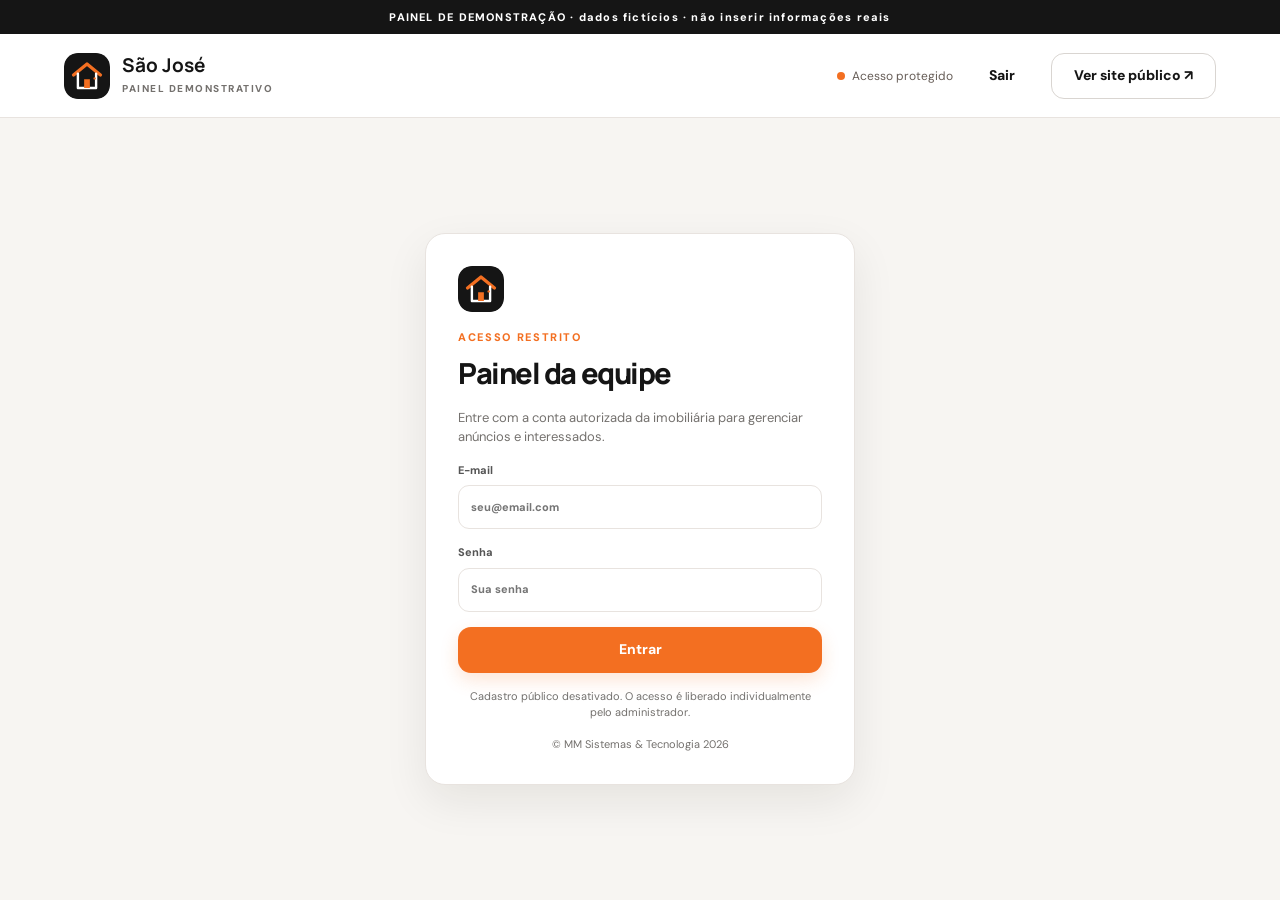
==== commit f1aa9488: "Atualiza versão do script no painel" ====
--- a/painel.html
+++ b/painel.html
@@ -6,7 +6,7 @@
   <meta name="robots" content="noindex,nofollow">
   <title>Painel demonstrativo | Imobiliária São José</title>
   <link rel="stylesheet" href="styles.css">
-  <script src="app.js" defer></script>
+  <script src="app.js?v=20261007-5" defer></script>
 </head>
 <body data-page="panel">
   <div class="demo-banner">PAINEL DE DEMONSTRAÇÃO · dados fictícios · não inserir informações reais</div>
@@ -27,6 +27,7 @@
       <p id="login-error" class="form-error" hidden></p>
       <button class="button button-orange full-button" type="submit">Entrar</button>
       <small>Cadastro público desativado. O acesso é liberado individualmente pelo administrador.</small>
+      <small>© MM Sistemas &amp; Tecnologia 2026</small>
     </form>
     <form id="password-setup-form" class="login-card" hidden>
       <img class="brand-logo" src="logo-sao-jose.svg" alt="">
@@ -36,6 +37,7 @@
       <label>Confirme a senha<input type="password" name="confirm_password" required minlength="12" autocomplete="new-password" placeholder="Digite novamente"></label>
       <p id="password-setup-error" class="form-error" hidden></p>
       <button class="button button-orange full-button" type="submit">Salvar senha e entrar</button>
+      <small>© MM Sistemas &amp; Tecnologia 2026</small>
     </form>
   </main>
   <main class="panel-layout" hidden>
@@ -91,4 +93,4 @@
     </form>
   </dialog>
 </body>
-</html>
+                                                                                                                                                                 </html>
